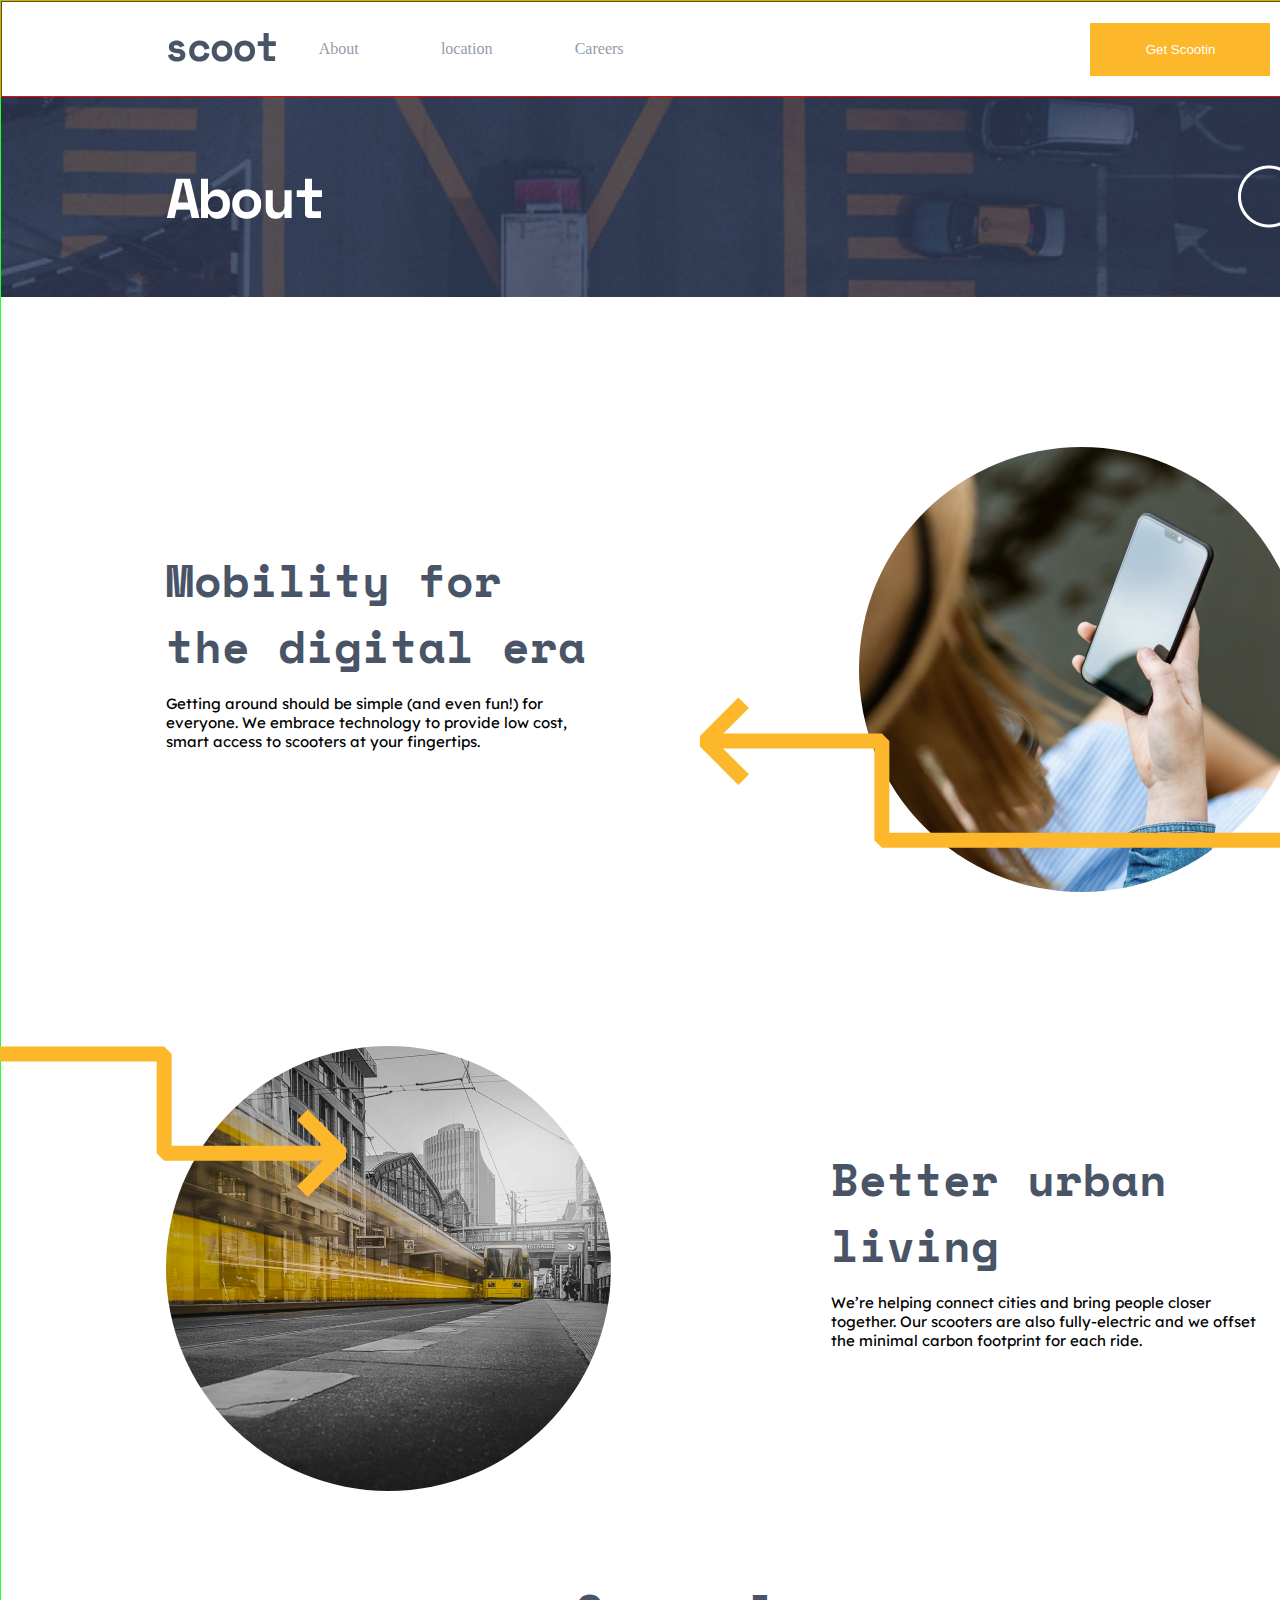
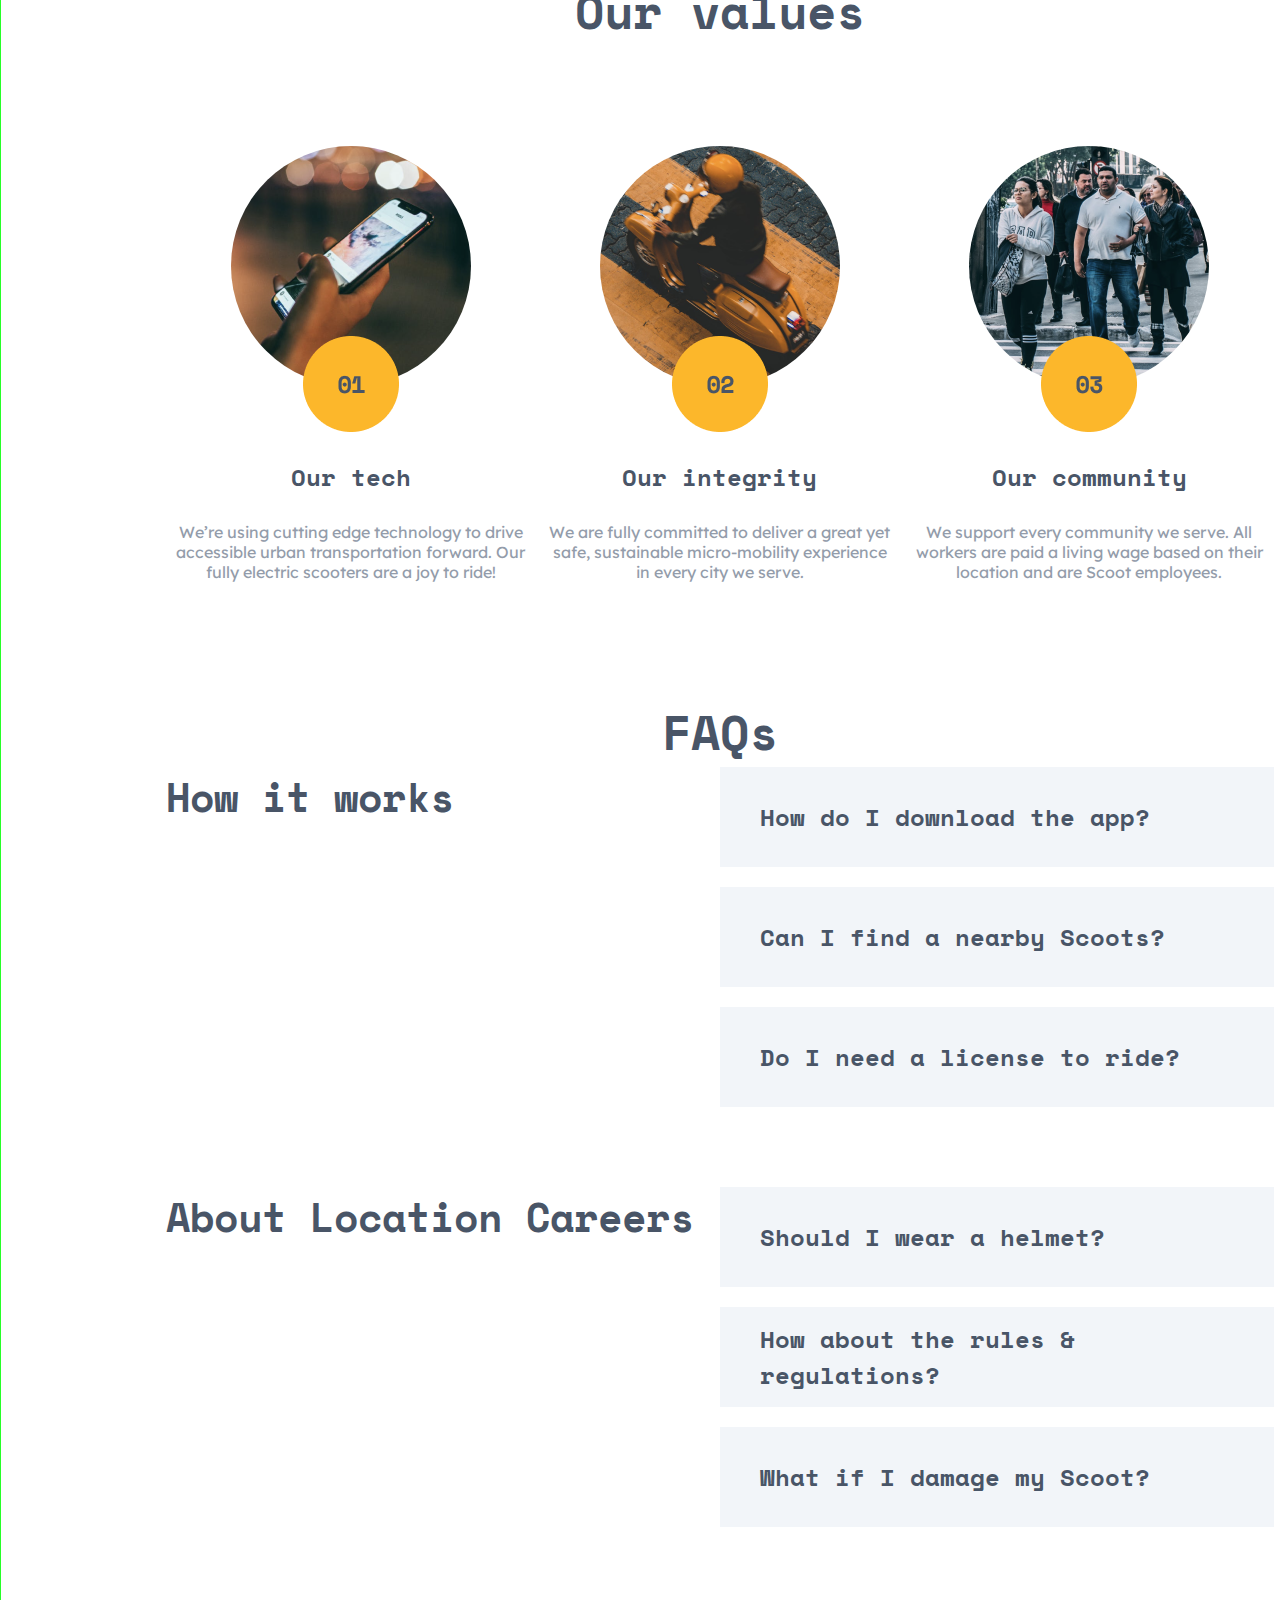
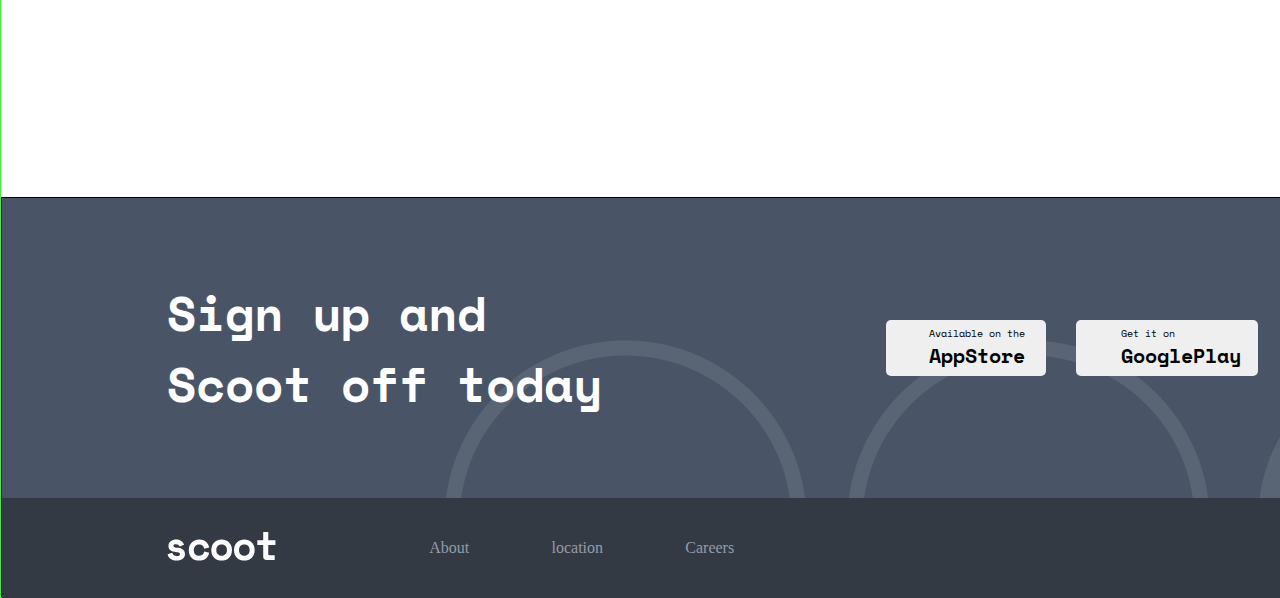
==== index-about.html @ 4a444330 "testing" ====
<!DOCTYPE html>
<html lang="en">
  <head>
    <meta charset="UTF-8" />
    <meta http-equiv="X-UA-Compatible" content="IE=edge" />
    <meta name="viewport" content="width=device-width, initial-scale=1.0" />
    <title>Scoot</title>
    <link rel="preconnect" href="https://fonts.googleapis.com" />
    <link rel="preconnect" href="https://fonts.gstatic.com" crossorigin />
    <link
      href="https://fonts.googleapis.com/css2?family=Space+Mono:wght@700&display=swap"
      rel="stylesheet"
    />
    <link
      href="https://fonts.googleapis.com/css2?family=Lexend+Deca:wght@200&family=Space+Mono:wght@700&display=swap"
      rel="stylesheet"
    />
    <link
      rel="stylesheet"
      href="https://cdnjs.cloudflare.com/ajax/libs/font-awesome/6.2.1/css/all.min.css"
      integrity="sha512-MV7K8+y+gLIBoVD59lQIYicR65iaqukzvf/nwasF0nqhPay5w/9lJmVM2hMDcnK1OnMGCdVK+iQrJ7lzPJQd1w=="
      crossorigin="anonymous"
      referrerpolicy="no-referrer"
    />
    <link rel="stylesheet" href="./css-about/main.css" />
    <link rel="stylesheet" href="./css/fonts.css" />
    <link rel="icon" href="./images-about/logo.svg" />
  </head>

  <body>
    <div class="continer">
      <header>
        <div class="navbar">
          <div class="navbar__logo">
            <a href="./index.html">
              <img src="./images-about/logo.svg" alt="logo" />
            </a>
          </div>

          <ul class="navbar__list">
            <li>
              <a href="./index.html">About</a>
            </li>
            <li>
              <a href="#">location</a>
            </li>
            <li>
              <a href="#">Careers</a>
            </li>
          </ul>

          <div class="navbar__botton">
            <button class="btn">
              Get Scootin
            </button>
          </div>
        </div>
      </header>
      <main>
        <section class="section1">
         
        </section>
        <section class="section2">
         
          <ul class="section2__list2">
            <li class="list-item22">
              <h3>Mobility for the digital era</h3>
              <p>
                Getting around should be simple (and even fun!) for everyone. We embrace technology to provide low cost, smart access to scooters at your fingertips.
              </p>
            </li>
            <li class="list-item23">
              <img class="group-icon" src="./images-about/chiziq.svg" alt="icon" />
              <img class="group-img" src="./images-about/qiz.png" alt="img" />
            </li>
          </ul>
          <ul class="section2__list3">
            <li class="list-item32">
              <img
                class="group-icon2"
                src="./images/Group 13 Copy.svg"
                alt="icon"
              />
              <img
                class="group-img2"
                src="./images-about/yol.png"
                alt="img"
              />
            </li>
            <li class="list-item33">
              <h3>Better urban living</h3>
              <p>
                We’re helping connect cities and bring people closer together. Our scooters are also fully-electric and we offset the minimal carbon footprint for each ride.
              </p>
             
            </li>
          </ul>
          <h2>Our values</h2>
          <ul class="section2__list4">
            <li>
              <img class="list4-img1" src="/images-about/tel.png" alt="img">
              <img class="list4-img2" src="/images-about/bir.png" alt="icon">
              <h4>Our tech</h4>
              <p>We’re using cutting edge technology to drive accessible urban transportation forward. Our fully electric scooters are a joy to ride!</p>
            </li>
            <li>
              <img class="list4-img1" src="/images-about/scuter.png" alt="img">
              <img class="list4-img2" src="/images-about/ikki.png" alt="icon">
              <h4>Our integrity</h4>
              <p>We are fully committed to deliver a great yet safe, sustainable micro-mobility experience in every city we serve.</p>
            </li>
            <li>
              <img class="list4-img1" src="/images-about/odamlar.png" alt="img">
              <img class="list4-img2" src="/images-about/uch.png" alt="icon">
              <h4>Our community</h4>
              <p>We support every community we serve. All workers are paid a living wage based on their location and are Scoot employees.</p>
            </li>
          </ul>
          <div class="section2__list5">
            <h3>FAQs</h3>
            <ul class="list5__list1">
              <li class="list5-item1">
                <h2>How it works</h2>
              </li>
              <li class="list5-item2">
                <div class="dropdown">
                  <span><h4> How do I download the app?</h4><i class="fa-solid fa-angle-down"></i><i class="fa-solid fa-angle-up"></i></span>
                  <div class="dropdown-content">
                    <p>To download the Scoot app, you can search “Scoot” in both the App and Google Play stores. An even simpler way to do it would be to click the relevant link at the bottom of this page and you’ll be re-directed to the correct page.</p>
                  </div>
                </div>
                <div class="dropdown">
                  <span><h4> Can I find a nearby Scoots?</h4><i class="fa-solid fa-angle-down"></i><i class="fa-solid fa-angle-up"></i></span>
                  <div class="dropdown-content">
                    <p>Lorem ipsum dolor sit amet consectetur adipisicing elit. Repudiandae nisi tempora voluptate sint ut aperiam, iste dolores, nulla tempore ipsa consequatur voluptatem quas libero. Aliquid aperiam optio assumenda labore quae cumque dolorem. Natus libero pariatur labore eum, similique odit.</p>
                  </div>
                </div>
                <div class="dropdown">
                  <span><h4> Do I need a license to ride?</h4><i class="fa-solid fa-angle-down"></i><i class="fa-solid fa-angle-up"></i></span>
                  <div class="dropdown-content">
                    <p>Lorem, ipsum dolor sit amet consectetur adipisicing elit. Mollitia perspiciatis, expedita rerum odit voluptatem tempore deleniti recusandae, culpa beatae veritatis alias quaerat incidunt assumenda cumque molestiae nam dolor accusamus, atque praesentium adipisci quibusdam vel natus.</p>
                  </div>
                </div>
              </li>
            </ul>
            <ul class="list5__list1">
              <li class="list5-item1">
                <h2>About
                  Location
                  Careers</h2>
              </li>
              <li class="list5-item2">
                <div class="dropdown">
                  <span><h4> Should I wear a helmet?</h4><i class="fa-solid fa-angle-down"></i><i class="fa-solid fa-angle-up"></i></span>
                  <div class="dropdown-content">
                    <p>Yes, please do! All cities have different laws. But we strongly strongly strongly recommend always wearing a helmet regardless of the local laws. We like you and we want you to be as safe as possible while Scooting.</p>
                  </div>
                </div>
                <div class="dropdown">
                  <span><h4> How about the rules & regulations?</h4><i class="fa-solid fa-angle-down"></i><i class="fa-solid fa-angle-up"></i></span>
                  <div class="dropdown-content">
                    <p>Lorem ipsum dolor sit amet consectetur adipisicing elit. Repudiandae nisi tempora voluptate sint ut aperiam, iste dolores, nulla tempore ipsa consequatur voluptatem quas libero. Aliquid aperiam optio assumenda labore quae cumque dolorem. Natus libero pariatur labore eum, similique odit.</p>
                  </div>
                </div>
                <div class="dropdown">
                  <span><h4> What if I damage my Scoot?</h4><i class="fa-solid fa-angle-down"></i><i class="fa-solid fa-angle-up"></i></span>
                  <div class="dropdown-content">
                    <p>Lorem, ipsum dolor sit amet consectetur adipisicing elit. Mollitia perspiciatis, expedita rerum odit voluptatem tempore deleniti recusandae, culpa beatae veritatis alias quaerat incidunt assumenda cumque molestiae nam dolor accusamus, atque praesentium adipisci quibusdam vel natus.</p>
                  </div>
                </div>
              </li>
            </ul>
            <!-- <ul class="list5__list2"></ul> -->
          </div>
        </section>
      </main>
      <footer>
        <ul class="footer__list">
          <li class="footer-item1">
            <h3>Sign up and Scoot off today</h3>
          </li>
          <li class="footer-item2">
            <button class="btnf1">
              <i class="fa-brands fa-apple"></i>
              <div class="text">
                <p>Available on the</p>
                <h4>AppStore</h4>
              </div>
            </button>
            <button class="btnf2">
              <i class="fa-brands fa-google-play"></i>
              <div class="text">
                <p>Get it on</p>
                <h4>GooglePlay</h4>
              </div>
            </button>
          </li>
        </ul>
        <ul class="footer__list2">
          <li class="footer__navbar-logo">
            <a href="./index.html">
              <img src="./images/scoot (1).svg" alt="logo" />
            </a>
          </li>

          <li class="footer__navbar-item">
            <a href="#">About</a>

            <a href="#">location</a>

            <a href="#">Careers</a>
          </li>

          <div class="footer__navbar-link">
            <a href="#"><i class="fa-brands fa-facebook"></i></a>
            <a href="#"><i class="fa-brands fa-twitter"></i></a>
            <a href="#"><i class="fa-brands fa-instagram"></i></a>
          </div>
        </ul>
      </footer>
    </div>
  </body>
</html>
---- css-about/main.css ----
* {
  box-sizing: border-box;
  list-style: none;
  text-decoration: none;
  margin: 0 auto;
  padding: 0;
}

.continer {
  width: 1440px;
  border: 1px solid rgb(39, 255, 39);
}
.continer header {
  width: 100%;
  height: 96px;
  padding: 0 165px;
  border: 1px solid red;
}
.continer header .navbar {
  width: 100%;
  height: 100%;
  display: flex;
}
.continer header .navbar__logo {
  width: 10%;
  height: 100%;
  display: flex;
  align-items: center;
  justify-content: center;
}
.continer header .navbar__list {
  width: 35%;
  height: 100%;
  display: flex;
  align-items: center;
}
.continer header .navbar__list li a {
  color: #939caa;
}
.continer header .navbar__list li a:hover {
  color: black;
}
.continer header .navbar__botton {
  width: 55%;
  display: flex;
  align-items: center;
}
.continer header .navbar__botton .btn {
  width: 180px;
  height: 53px;
  background-color: #fcb72b;
  color: white;
  margin-left: 70%;
  border: none;
}
.continer header .navbar__botton .btn:hover {
  background-color: transparent;
  color: #fcb72b;
  border: 3px solid #fcb72b;
}
.continer main {
  width: 100%;
  height: 3300px;
}
.continer main .section1 {
  width: 100%;
  height: 200px;
  background-image: url("/images-about/about.png");
}
.continer main .section1__text {
  width: 100%;
  height: 160px;
  padding: 0 165px;
}
.continer main .section1__text h2 {
  padding-top: 157px;
  width: 500px;
  height: 112px;
  font-size: 54px;
  margin-left: 0;
  color: white;
  font-family: "Space Mono";
}
.continer main .section1__text2 {
  width: 100%;
  padding-top: 157px;
  display: flex;
}
.continer main .section1__text2 .text2-p {
  border-bottom: 15px solid #FCB72B;
  width: 203px;
  height: 15px;
  margin-top: 30px;
  margin-left: 0;
}
.continer main .section1__text2 .text2-p2 {
  font-family: "Lexend Deca";
  width: 350px;
  height: 100px;
  color: white;
  font-size: 15px;
  margin-left: -197px;
}
.continer main .section1__text2 .text2-img {
  margin-left: -190px;
  margin-top: 30px;
}
.continer main .section2 {
  width: 100%;
  padding: 150px 165px 0 165px;
}
.continer main .section2__list2 {
  width: 100%;
  display: flex;
  margin-top: 100px;
}
.continer main .section2__list2 .list-item22 {
  width: 40%;
}
.continer main .section2__list2 .list-item22 h3 {
  width: 445px;
  font-family: "Space Mono";
  font-size: 45px;
  color: #495567;
}
.continer main .section2__list2 .list-item22 p {
  font-family: "Lexend Deca";
  font-size: 15px;
  margin: 15px 0 30px 0;
}
.continer main .section2__list2 .list-item23 {
  width: 60%;
}
.continer main .section2__list2 .list-item23 .group-icon {
  margin-left: 90px;
  margin-top: 150px;
  position: absolute;
}
.continer main .section2__list2 .list-item23 .group-img {
  margin-top: -100px;
  margin-left: 250px;
  border-radius: 50%;
}
.continer main .section2__list3 {
  width: 100%;
  display: flex;
  margin-top: 150px;
}
.continer main .section2__list3 .list-item33 {
  width: 40%;
  margin-top: 100px;
}
.continer main .section2__list3 .list-item33 h3 {
  width: 445px;
  font-family: "Space Mono";
  font-size: 45px;
  color: #495567;
}
.continer main .section2__list3 .list-item33 p {
  font-family: "Lexend Deca";
  font-size: 15px;
  margin: 15px 0 30px 0;
}
.continer main .section2__list3 .list-item32 {
  width: 60%;
}
.continer main .section2__list3 .list-item32 .group-icon2 {
  margin-left: -560px;
  position: absolute;
}
.continer main .section2__list3 .list-item32 .group-img2 {
  border-radius: 50%;
}
.continer main .section2 h2 {
  margin-top: 80px;
  width: 100%;
  text-align: center;
  font-family: "Space Mono";
  font-size: 48px;
  color: #495567;
}
.continer main .section2__list4 {
  width: 100%;
  display: flex;
  height: 550px;
  margin-top: 100px;
}
.continer main .section2__list4 li {
  width: 350px;
}
.continer main .section2__list4 li img {
  display: flex;
  align-items: center;
}
.continer main .section2__list4 li .list4-img1 {
  border-radius: 50%;
}
.continer main .section2__list4 li .list4-img2 {
  margin-top: -50px;
}
.continer main .section2__list4 li h4 {
  font-family: "Space Mono";
  font-size: 24px;
  width: 100%;
  text-align: center;
  color: #495567;
  margin: 27px 0;
}
.continer main .section2__list4 li p {
  width: 100%;
  text-align: center;
  font-size: 15;
  font-family: "Lexend Deca";
  color: #939CAA;
}
.continer main .section2__list5 {
  width: 100%;
}
.continer main .section2__list5 h3 {
  width: 100%;
  font-family: "Space Mono";
  font-size: 48px;
  color: #495567;
  text-align: center;
}
.continer main .section2__list5 .list5__list1 {
  width: 100%;
  height: 420px;
  display: flex;
}
.continer main .section2__list5 .list5__list1 .list5-item1 {
  width: 50%;
}
.continer main .section2__list5 .list5__list1 .list5-item1 h2 {
  width: 100%;
  height: 48px;
  font-size: 40px;
  color: #495567;
  font-family: "Space Mono";
  display: flex;
  align-items: flex-start;
  margin-top: 0;
}
.continer main .section2__list5 .list5__list1 .list5-item2 {
  width: 50%;
}
.continer main .section2__list5 .list5__list1 .list5-item2 .dropdown {
  width: 100%;
  height: 100px;
  margin-bottom: 20px;
  background-color: #F2F5F9;
}
.continer main .section2__list5 .list5__list1 .list5-item2 .dropdown span {
  width: 100%;
  height: 100%;
  display: flex;
  padding: 0 40px;
  align-items: center;
  justify-content: center;
}
.continer main .section2__list5 .list5__list1 .list5-item2 .dropdown span h4 {
  font-family: "Space Mono";
  color: #495567;
  font-size: 24px;
  margin-left: 0;
}
.continer main .section2__list5 .list5__list1 .list5-item2 .dropdown span .fa-angle-down {
  display: flex;
  align-items: center;
  justify-content: center;
}
.continer main .section2__list5 .list5__list1 .list5-item2 .dropdown span .fa-angle-up {
  display: none;
}
.continer main .section2__list5 .list5__list1 .list5-item2 .dropdown .dropdown-content {
  display: none;
  width: 550px;
  background-color: #F2F5F9;
}
.continer main .section2__list5 .list5__list1 .list5-item2 .dropdown .dropdown-content p {
  padding: 0 40px;
  font-family: "Lexend Deca";
  font-size: 15px;
  color: #495567;
}
.continer main .section2__list5 .list5__list1 .list5-item2 .dropdown:hover {
  background-color: #FFF4DF;
}
.continer main .section2__list5 .list5__list1 .list5-item2 .dropdown:active {
  margin-bottom: 80px;
}
.continer main .section2__list5 .list5__list1 .list5-item2 .dropdown:active .dropdown-content {
  display: block;
}
.continer main .section2__list5 .list5__list1 .list5-item2 .dropdown:active .fa-angle-down {
  display: none;
}
.continer main .section2__list5 .list5__list1 .list5-item2 .dropdown:active .fa-angle-up {
  display: block;
}
.continer footer {
  width: 100%;
  height: 400px;
  border: 1px solid;
}
.continer footer .footer__list {
  width: 100%;
  height: 300px;
  display: flex;
  padding: 0 165px;
  background-image: url("/images/Mask.png");
}
.continer footer .footer__list .footer-item1 {
  width: 50%;
  display: flex;
  align-items: center;
  justify-content: center;
}
.continer footer .footer__list .footer-item1 h3 {
  font-family: "Space Mono";
  font-size: 48px;
  color: white;
  width: 450px;
  margin-left: 0;
}
.continer footer .footer__list .footer-item2 {
  width: 50%;
  display: flex;
  align-items: center;
  justify-content: flex-end;
}
.continer footer .footer__list .footer-item2 .btnf1 {
  width: 160px;
  height: 56px;
  display: flex;
  align-items: center;
  justify-content: center;
  border-radius: 5px;
  margin: 0 15px;
  padding: 7px;
  border: none;
}
.continer footer .footer__list .footer-item2 .btnf1 i {
  color: #495567;
  font-size: 35px;
  display: flex;
  align-items: center;
  justify-content: center;
}
.continer footer .footer__list .footer-item2 .btnf1 .text {
  width: 70%;
}
.continer footer .footer__list .footer-item2 .btnf1 .text p {
  font-size: 10px;
  font-family: "Space Mono";
  margin-left: 0;
}
.continer footer .footer__list .footer-item2 .btnf1 .text h4 {
  font-family: "Space Mono";
  font-size: 20px;
}
.continer footer .footer__list .footer-item2 .btnf1:hover {
  background-color: #686e75;
  color: white;
}
.continer footer .footer__list .footer-item2 .btnf2 {
  width: 182px;
  height: 56px;
  display: flex;
  align-items: center;
  justify-content: center;
  border-radius: 5px;
  margin: 0 15px;
  padding: 7px;
  border: none;
}
.continer footer .footer__list .footer-item2 .btnf2 i {
  color: #495567;
  font-size: 35px;
  display: flex;
  align-items: center;
  justify-content: center;
}
.continer footer .footer__list .footer-item2 .btnf2 .text {
  width: 70%;
}
.continer footer .footer__list .footer-item2 .btnf2 .text p {
  font-size: 10px;
  font-family: "Space Mono";
  display: flex;
  align-items: flex-start;
}
.continer footer .footer__list .footer-item2 .btnf2 .text h4 {
  font-family: "Space Mono";
  font-size: 20px;
}
.continer footer .footer__list .footer-item2 .btnf2:hover {
  background-color: #686e75;
  color: white;
}
.continer footer .footer__list2 {
  width: 100%;
  height: 100px;
  background-color: #333a44;
  display: flex;
  align-items: center;
  justify-content: center;
  padding: 0 165px;
}
.continer footer .footer__list2 .footer__navbar-logo {
  width: 20%;
}
.continer footer .footer__list2 .footer__navbar-item {
  width: 35%;
  height: 100%;
  display: flex;
  align-items: center;
}
.continer footer .footer__list2 .footer__navbar-item a {
  color: #939caa;
}
.continer footer .footer__list2 .footer__navbar-item a:hover {
  color: black;
}
.continer footer .footer__list2 .footer__navbar-link {
  width: 45%;
  display: flex;
  padding-left: 30%;
}
.continer footer .footer__list2 .footer__navbar-link i {
  margin: 0 15px;
  font-size: 25px;
  color: #fcb72b;
}

/*# sourceMappingURL=main.css.map */
---- css/fonts.css ----
@import url('https://fonts.googleapis.com/css2?family=Space+Mono&display=swap');
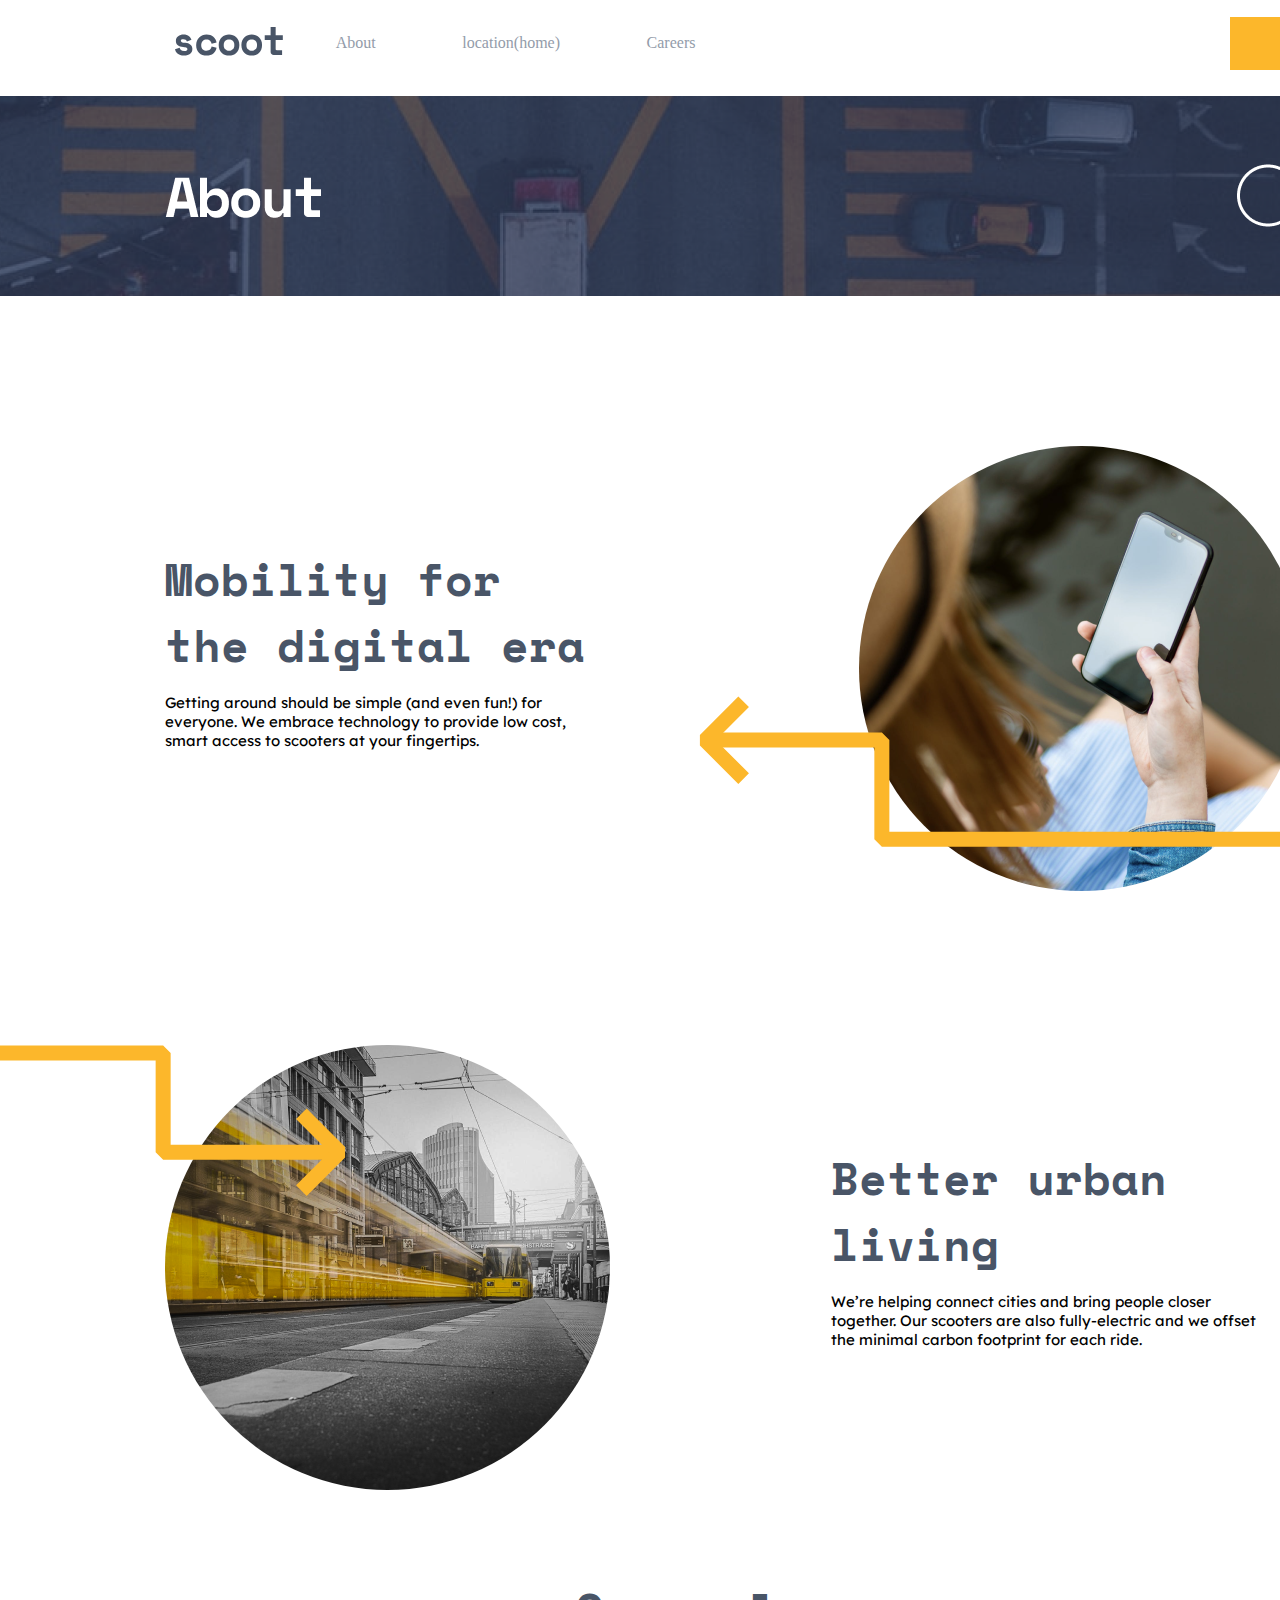
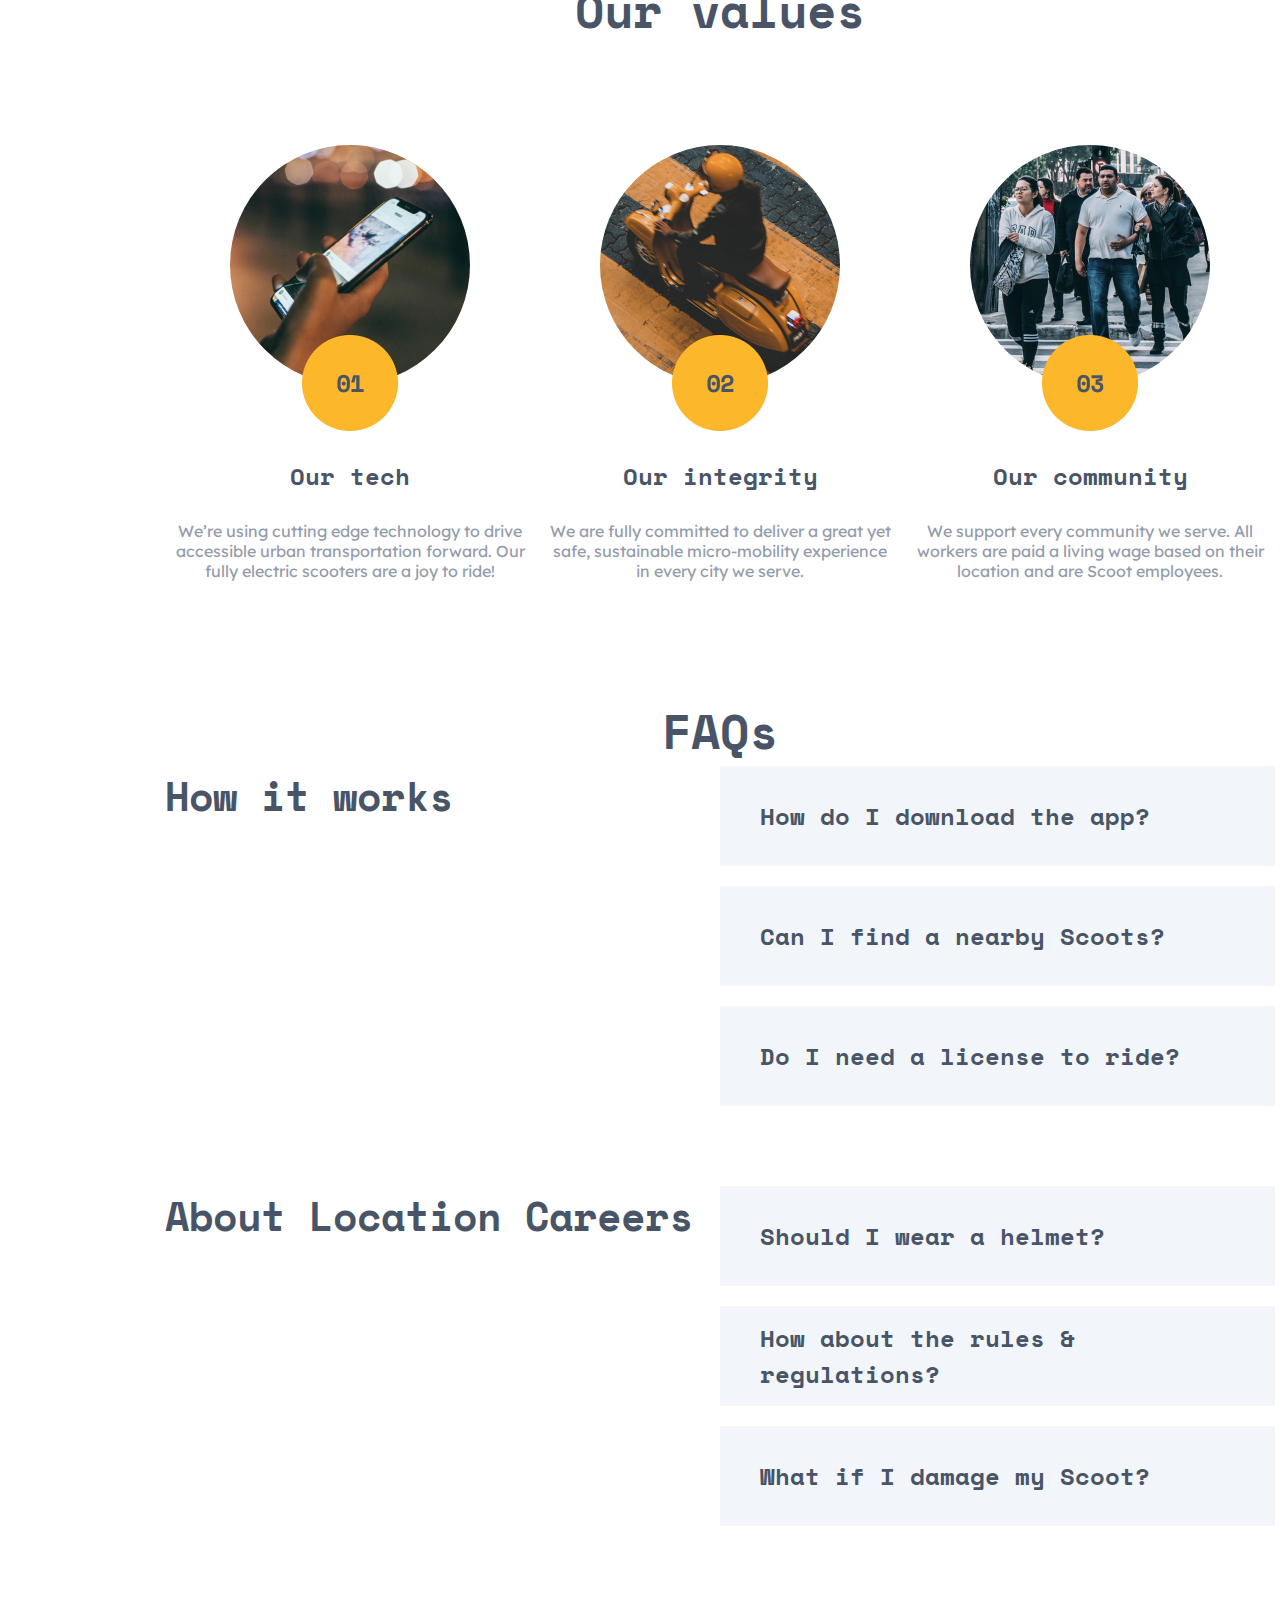
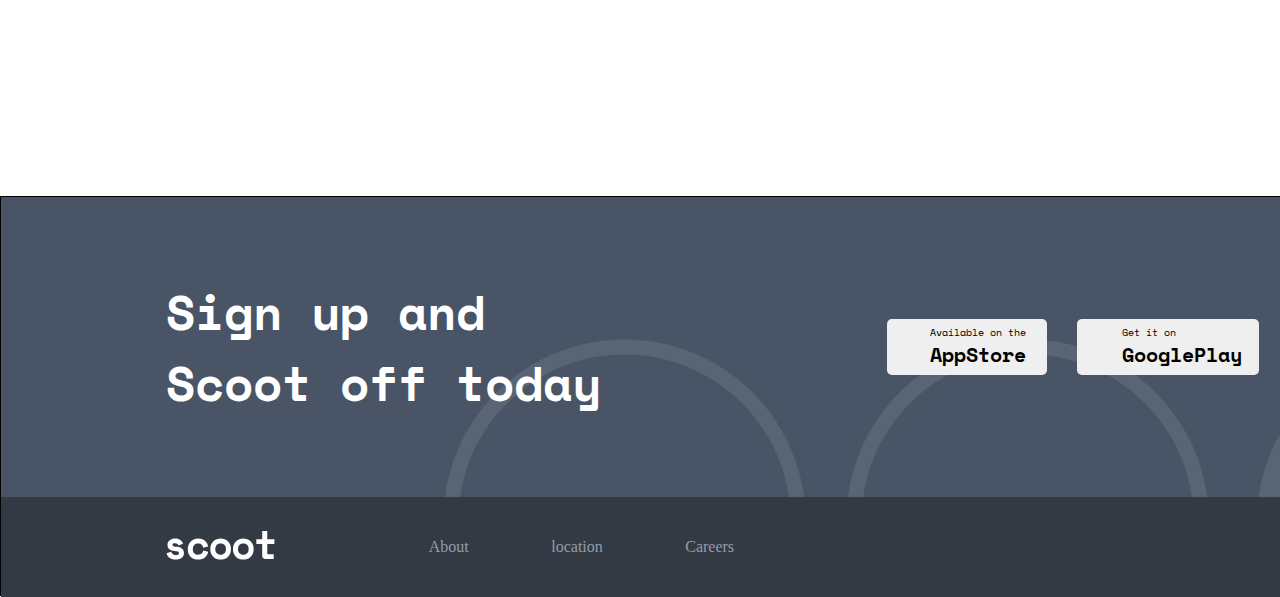
==== commit 267d90cd: "testing" ====
--- a/index-about.html
+++ b/index-about.html
@@ -39,10 +39,10 @@
 
           <ul class="navbar__list">
             <li>
-              <a href="./index.html">About</a>
-            </li>
-            <li>
-              <a href="#">location</a>
+              <a href="#">About</a>
+            </li>
+            <li>
+              <a href="./index.html">location(home)</a>
             </li>
             <li>
               <a href="#">Careers</a>
--- a/css-about/main.css
+++ b/css-about/main.css
@@ -8,18 +8,21 @@
 
 .continer {
   width: 1440px;
-  border: 1px solid rgb(39, 255, 39);
 }
 .continer header {
   width: 100%;
   height: 96px;
   padding: 0 165px;
-  border: 1px solid red;
 }
 .continer header .navbar {
-  width: 100%;
-  height: 100%;
-  display: flex;
+  width: 1440px;
+  height: 96px;
+  margin-top: -5px;
+  margin-left: -165px;
+  padding-left: 165px;
+  background-color: white;
+  display: flex;
+  position: fixed;
 }
 .continer header .navbar__logo {
   width: 10%;
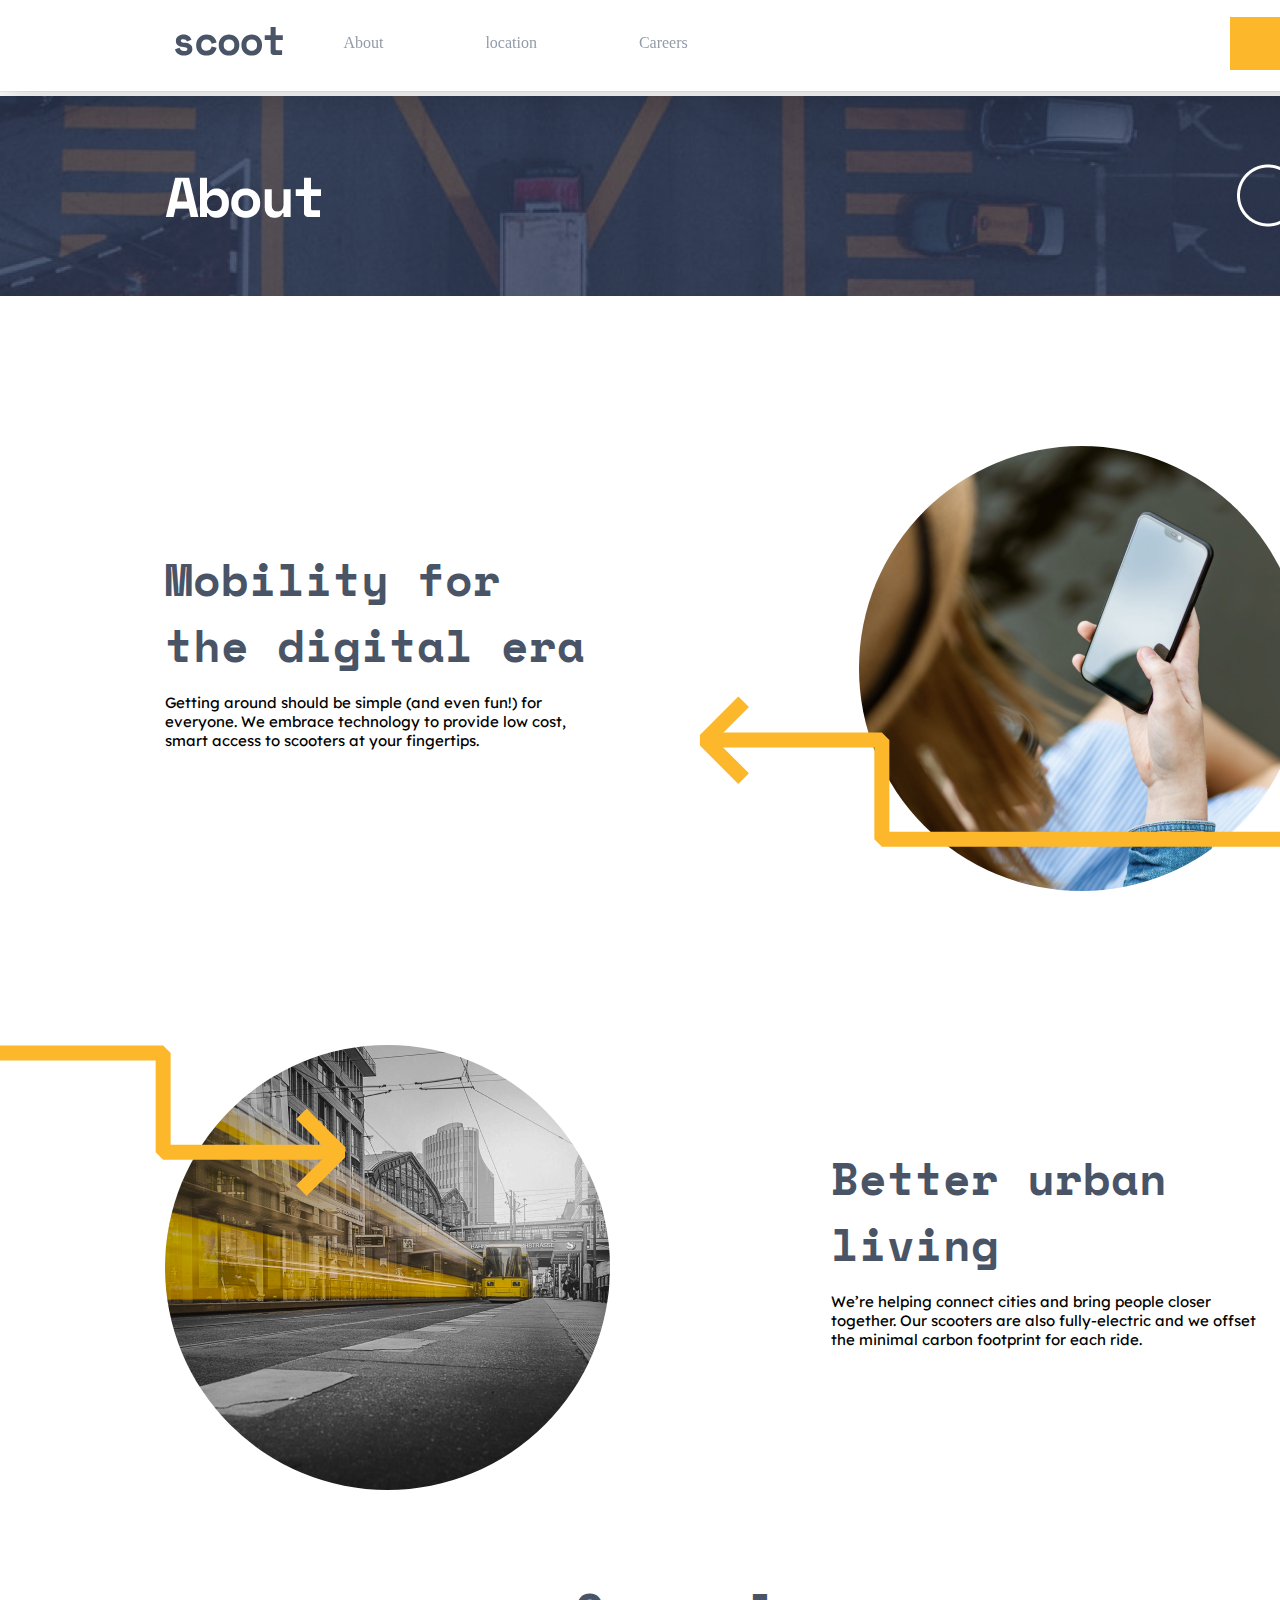
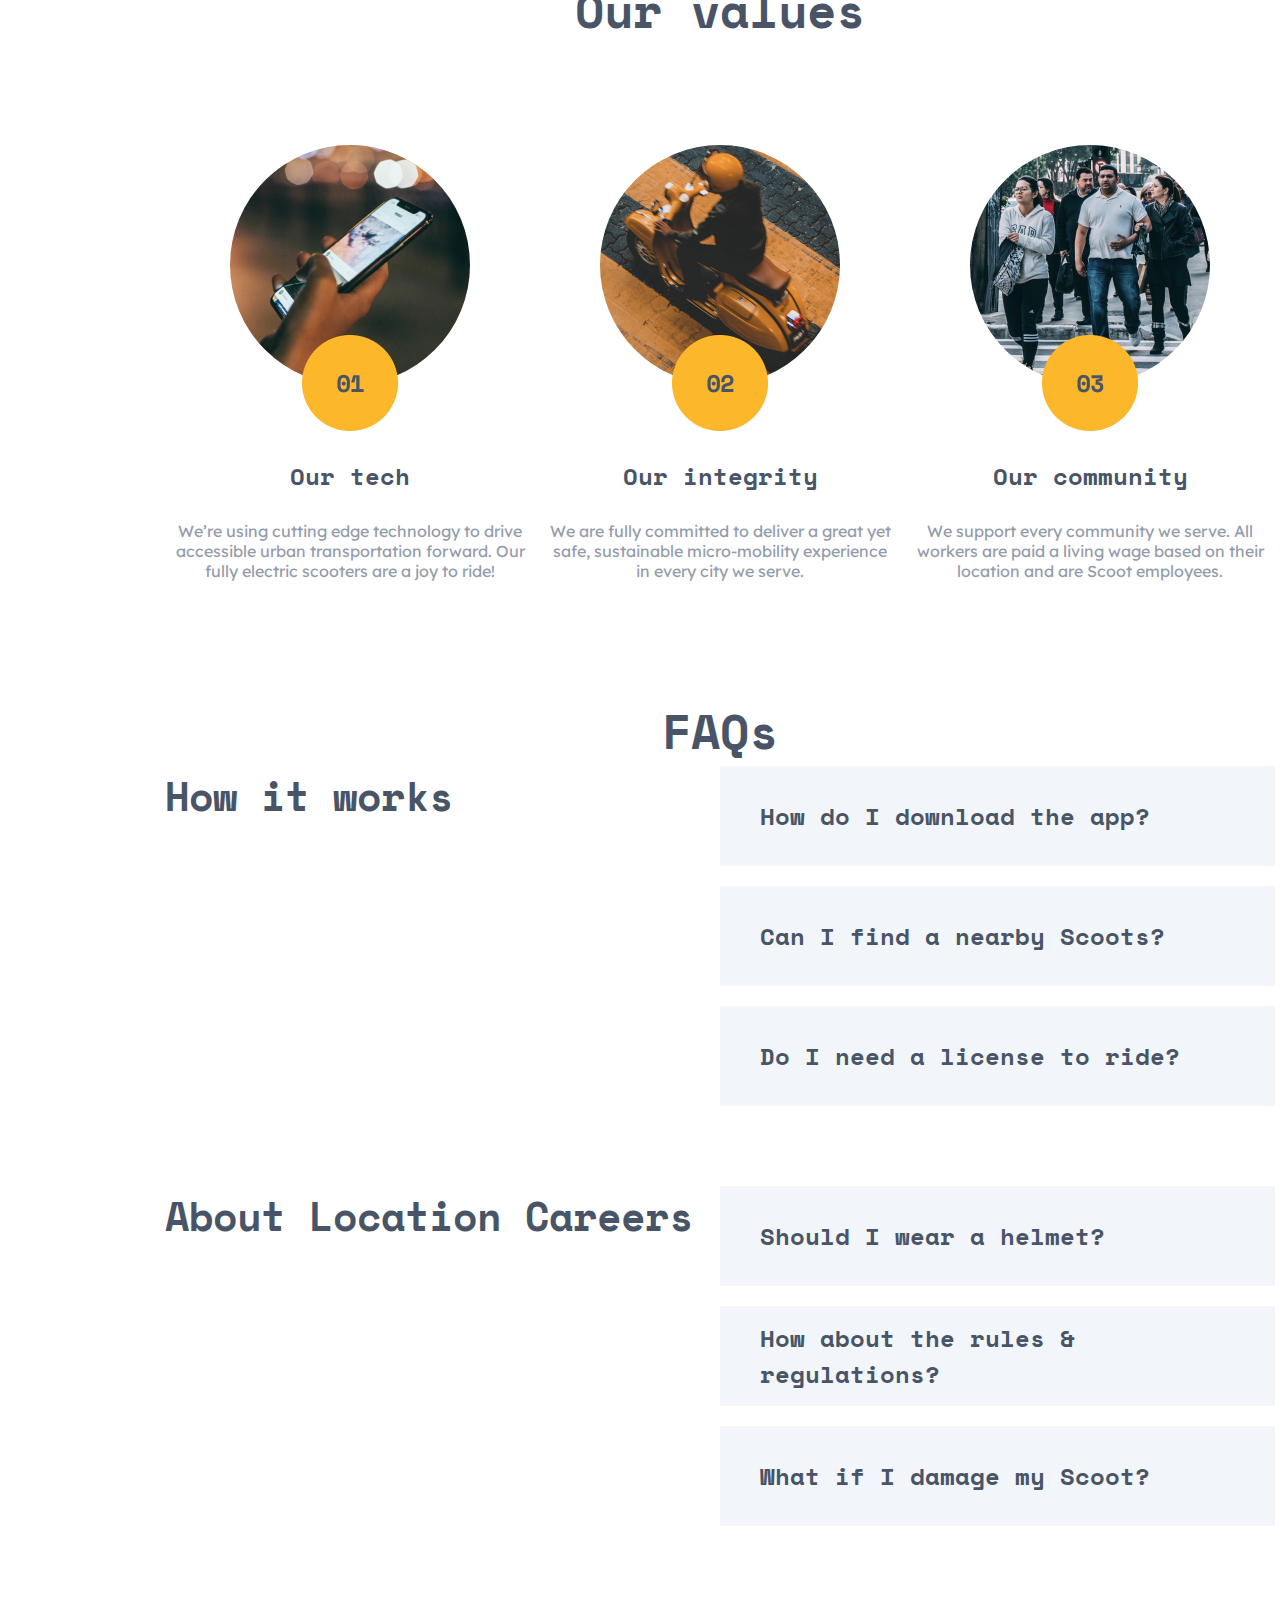
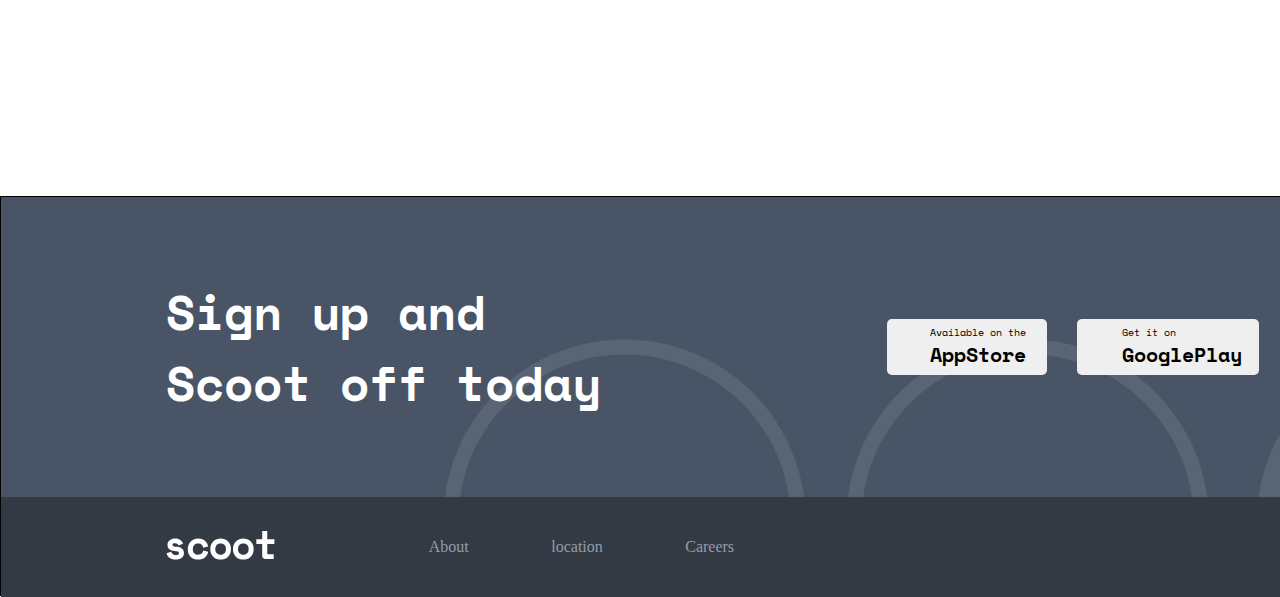
==== commit d41cda25: "testing" ====
--- a/index-about.html
+++ b/index-about.html
@@ -39,13 +39,13 @@
 
           <ul class="navbar__list">
             <li>
-              <a href="#">About</a>
-            </li>
-            <li>
-              <a href="./index.html">location(home)</a>
-            </li>
-            <li>
-              <a href="#">Careers</a>
+              <a href="./index-about.html">About</a>
+            </li>
+            <li>
+              <a href="./index-location.html">location</a>
+            </li>
+            <li>
+              <a href="./index-careers.html">Careers</a>
             </li>
           </ul>
 
@@ -204,11 +204,11 @@
           </li>
 
           <li class="footer__navbar-item">
-            <a href="#">About</a>
-
-            <a href="#">location</a>
-
-            <a href="#">Careers</a>
+            <a href="./index-about.html">About</a>
+
+            <a href="./index-location.html">location</a>
+
+            <a href="./index-careers.html">Careers</a>
           </li>
 
           <div class="footer__navbar-link">
--- a/css-about/main.css
+++ b/css-about/main.css
@@ -17,11 +17,13 @@
 .continer header .navbar {
   width: 1440px;
   height: 96px;
+  box-shadow: rgba(0, 0, 0, 0.16) 0px 10px 36px 0px, rgba(0, 0, 0, 0.06) 0px 0px 0px 1px;
   margin-top: -5px;
   margin-left: -165px;
   padding-left: 165px;
   background-color: white;
   display: flex;
+  z-index: 1;
   position: fixed;
 }
 .continer header .navbar__logo {
--- a/css/fonts.css
+++ b/css/fonts.css
@@ -1,2 +1,3 @@
 
   @import url('https://fonts.googleapis.com/css2?family=Space+Mono&display=swap');
+  /* @import url('https://fonts.googleapis.com/css2?family=Lexend+Deca&display=swap'); */
